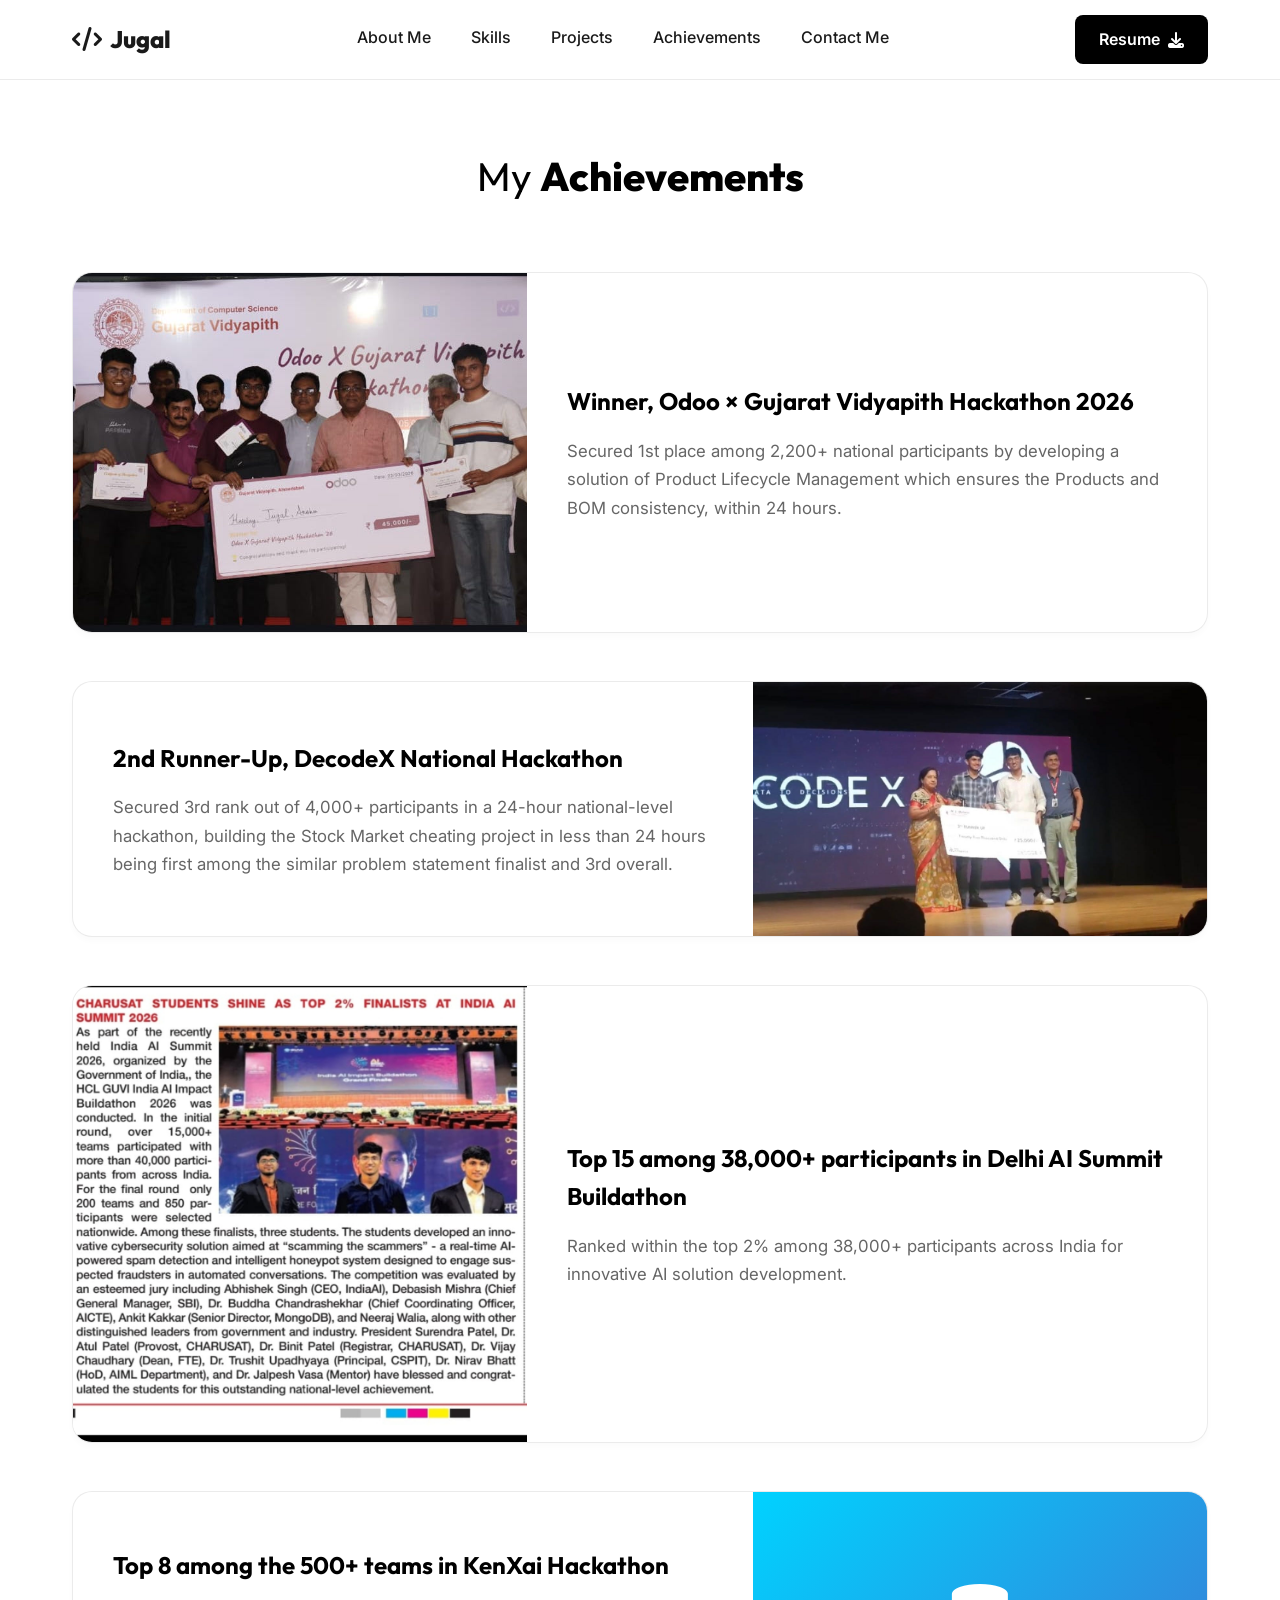
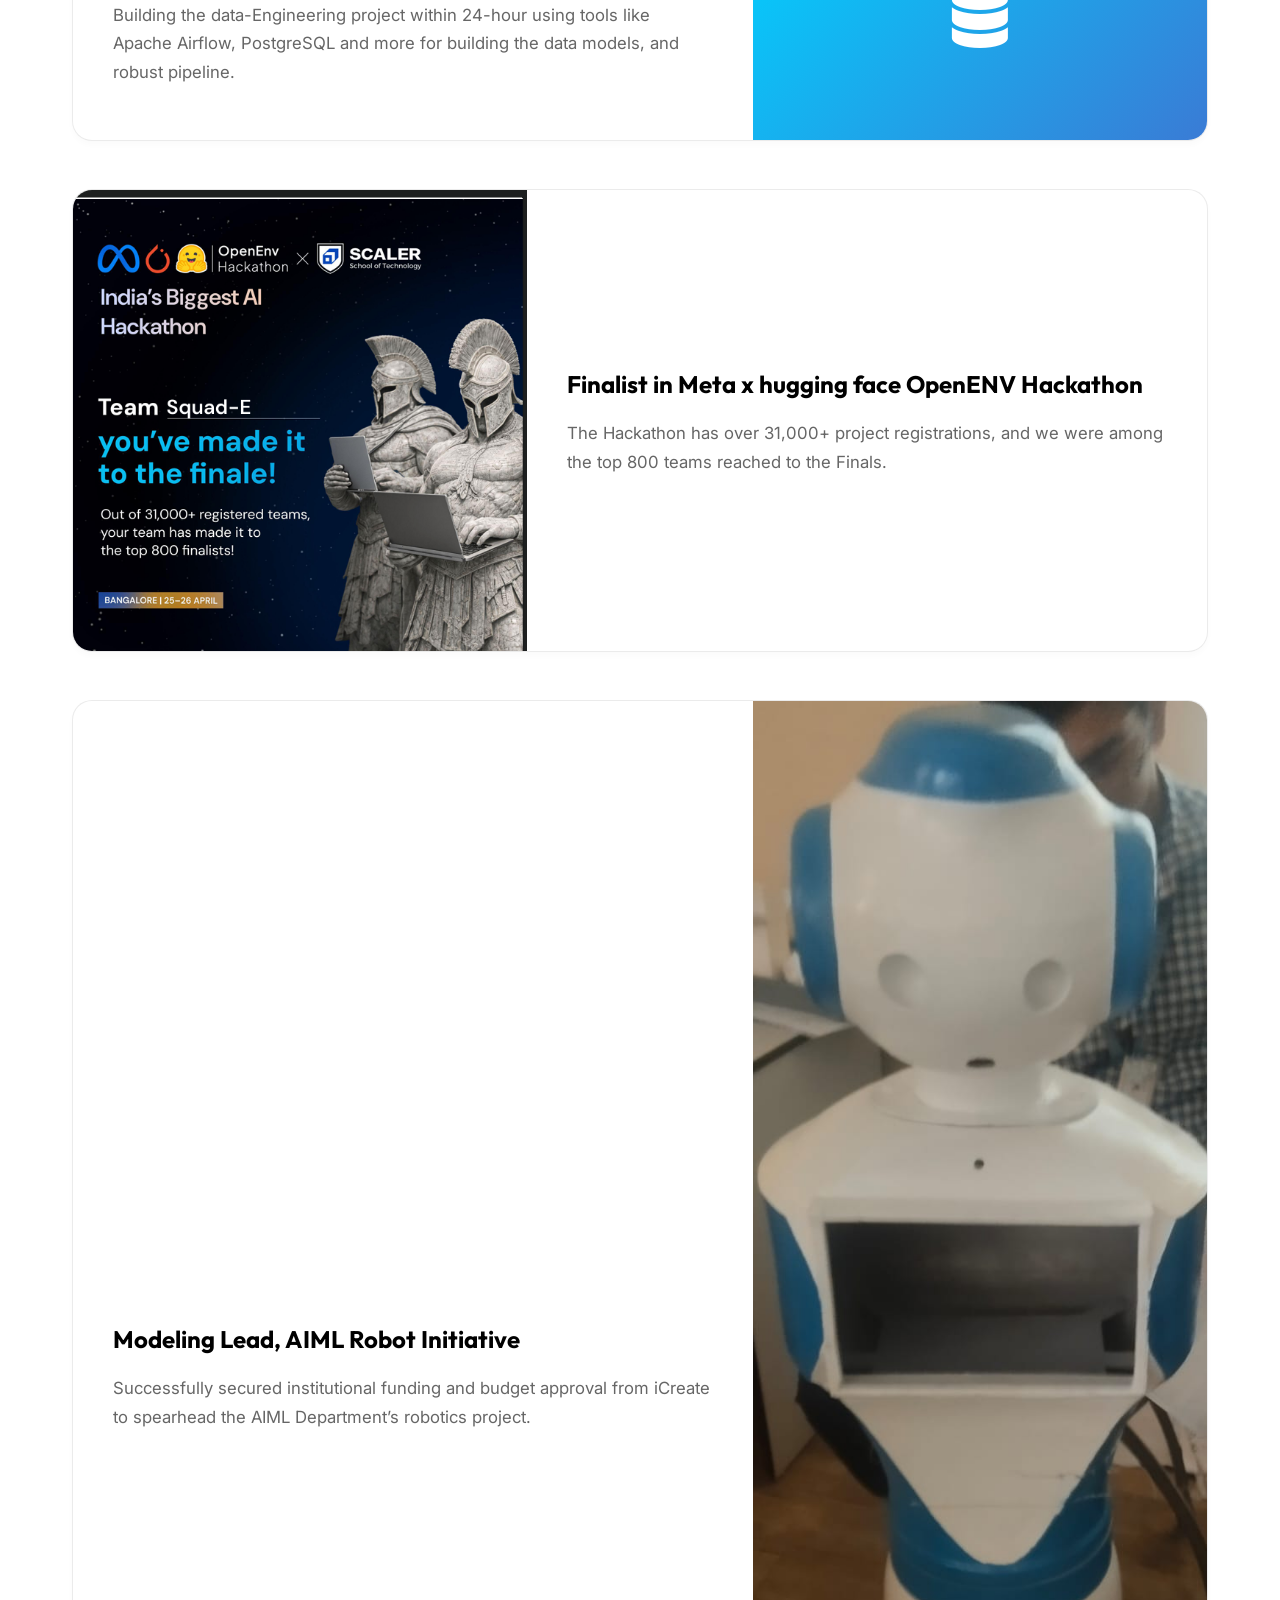
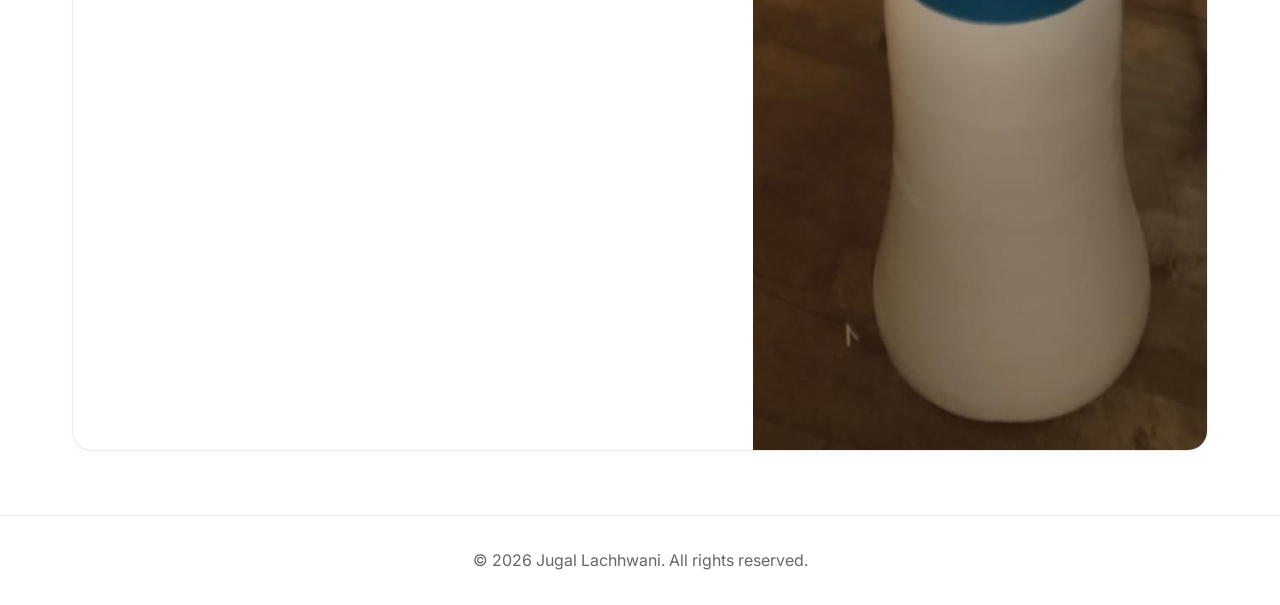
==== achievements.html @ 2cb7f397 "Making the Achivements page" ====
<!DOCTYPE html>
<html lang="en">
<head>
    <meta charset="UTF-8">
    <meta name="viewport" content="width=device-width, initial-scale=1.0">
    <title>Achievements | Jugal Lachhwani</title>
    <!-- Google Fonts -->
    <link rel="preconnect" href="https://fonts.googleapis.com">
    <link rel="preconnect" href="https://fonts.gstatic.com" crossorigin>
    <link href="https://fonts.googleapis.com/css2?family=Inter:wght@300;400;500;600;700&family=Outfit:wght@400;600;800&display=swap" rel="stylesheet">
    <!-- FontAwesome Icons -->
    <link rel="stylesheet" href="https://cdnjs.cloudflare.com/ajax/libs/font-awesome/6.4.0/css/all.min.css">
    <!-- Custom CSS -->
    <link rel="stylesheet" href="style.css">
</head>
<body>
    <!-- Navbar -->
    <nav class="navbar">
        <div class="container nav-container">
            <a href="index.html" class="logo">
                <i class="fa-solid fa-code"></i> Jugal
            </a>
            
            <div class="nav-links">
                <a href="index.html#about" class="nav-link">About Me</a>
                <a href="index.html#skills" class="nav-link">Skills</a>
                <a href="projects.html" class="nav-link">Projects</a>
                <a href="achievements.html" class="nav-link active">Achievements</a>
                <a href="index.html#contact" class="nav-link">Contact Me</a>
            </div>
            
            <div class="nav-actions">
                <a href="#" class="btn btn-primary" id="resume-btn">
                    Resume <i class="fa-solid fa-download"></i>
                </a>
                <button class="mobile-menu-btn">
                    <i class="fa-solid fa-bars"></i>
                </button>
            </div>
        </div>
    </nav>

    <!-- Mobile Menu Overlay -->
    <div class="mobile-menu">
        <button class="close-menu-btn"><i class="fa-solid fa-times"></i></button>
        <a href="index.html#about" class="mobile-link">About Me</a>
        <a href="index.html#skills" class="mobile-link">Skills</a>
        <a href="projects.html" class="mobile-link">Projects</a>
        <a href="achievements.html" class="mobile-link">Achievements</a>
        <a href="index.html#contact" class="mobile-link">Contact Me</a>
        <a href="#" class="btn btn-primary mobile-resume">Resume <i class="fa-solid fa-download"></i></a>
    </div>

    <!-- Achievements Section -->
    <section class="achievements-section">
        <div class="container">
            <h2 class="section-title">My <span>Achievements</span></h2>
            
            <div class="achievements-container">
                
                <!-- Achievement 1 -->
                <div class="achievement-card animate-up">
                    <div class="achievement-image">
                        <img src="assets/Odoo.jpeg" alt="Odoo Hackathon Winner">
                    </div>
                    <div class="achievement-content">
                        <h3>Winner, Odoo × Gujarat Vidyapith Hackathon 2026</h3>
                        <p>Secured 1st place among 2,200+ national participants by developing a solution of Product Lifecycle Management which ensures the Products and BOM consistency, within 24 hours.</p>
                    </div>
                </div>

                <!-- Achievement 2 -->
                <div class="achievement-card reverse animate-up" style="animation-delay: 0.1s">
                    <div class="achievement-image">
                        <img src="assets/DecodeX.jpeg" alt="DecodeX Hackathon">
                    </div>
                    <div class="achievement-content">
                        <h3>2nd Runner-Up, DecodeX National Hackathon</h3>
                        <p>Secured 3rd rank out of 4,000+ participants in a 24-hour national-level hackathon, building the Stock Market cheating project in less than 24 hours being first among the similar problem statement finalist and 3rd overall.</p>
                    </div>
                </div>

                <!-- Achievement 3 -->
                <div class="achievement-card animate-up" style="animation-delay: 0.2s">
                    <div class="achievement-image">
                        <img src="assets/ai_summit.jpeg" alt="Delhi AI Summit">
                    </div>
                    <div class="achievement-content">
                        <h3>Top 15 among 38,000+ participants in Delhi AI Summit Buildathon</h3>
                        <p>Ranked within the top 2% among 38,000+ participants across India for innovative AI solution development.</p>
                    </div>
                </div>

                <!-- Achievement 4 -->
                <div class="achievement-card reverse no-image animate-up" style="animation-delay: 0.3s">
                    <div class="achievement-image">
                        <i class="fa-solid fa-database"></i>
                    </div>
                    <div class="achievement-content">
                        <h3>Top 8 among the 500+ teams in KenXai Hackathon</h3>
                        <p>Building the data-Engineering project within 24-hour using tools like Apache Airflow, PostgreSQL and more for building the data models, and robust pipeline.</p>
                    </div>
                </div>

                <!-- Achievement 5 -->
                <div class="achievement-card animate-up" style="animation-delay: 0.4s">
                    <div class="achievement-image">
                        <img src="assets/OpenENV.png" alt="OpenENV Hackathon">
                    </div>
                    <div class="achievement-content">
                        <h3>Finalist in Meta x hugging face OpenENV Hackathon</h3>
                        <p>The Hackathon has over 31,000+ project registrations, and we were among the top 800 teams reached to the Finals.</p>
                    </div>
                </div>

                <!-- Achievement 6 -->
                <div class="achievement-card reverse animate-up" style="animation-delay: 0.5s">
                    <div class="achievement-image">
                        <img src="assets/AIML_Robot.jpeg" alt="AIML Robot Initiative">
                    </div>
                    <div class="achievement-content">
                        <h3>Modeling Lead, AIML Robot Initiative</h3>
                        <p>Successfully secured institutional funding and budget approval from iCreate to spearhead the AIML Department’s robotics project.</p>
                    </div>
                </div>

            </div>
        </div>
    </section>

    <!-- Footer -->
    <footer class="footer">
        <div class="container">
            <p>&copy; 2026 Jugal Lachhwani. All rights reserved.</p>
        </div>
    </footer>

    <script src="script.js"></script>
</body>
</html>
---- style.css ----
:root {
    /* Colors */
    --bg-color: #ffffff;
    --text-primary: #1a1a1a;
    --text-secondary: #666666;
    --accent-color: #000000;
    --accent-hover: #333333;
    --card-bg: rgba(255, 255, 255, 0.7);
    --card-border: rgba(0, 0, 0, 0.08);
    --tag-bg: rgba(0, 0, 0, 0.04);
    --tag-hover-bg: #000000;
    --tag-hover-text: #ffffff;
    --highlight: #00d2ff;
    --highlight-secondary: #3a7bd5;

    /* Typography */
    --font-primary: 'Inter', sans-serif;
    --font-heading: 'Outfit', sans-serif;
    
    /* Layout */
    --max-width: 1200px;
    --nav-height: 80px;
    
    /* Effects */
    --transition-fast: 0.2s ease;
    --transition-normal: 0.3s cubic-bezier(0.4, 0, 0.2, 1);
    --shadow-sm: 0 4px 6px rgba(0, 0, 0, 0.02);
    --shadow-md: 0 10px 30px rgba(0, 0, 0, 0.05);
    --shadow-hover: 0 20px 40px rgba(0, 0, 0, 0.08);
}

/* Reset & Base Styles */
* {
    margin: 0;
    padding: 0;
    box-sizing: border-box;
}

html {
    scroll-behavior: smooth;
}

body {
    font-family: var(--font-primary);
    background-color: var(--bg-color);
    color: var(--text-primary);
    line-height: 1.6;
    overflow-x: hidden;
}

.container {
    max-width: var(--max-width);
    margin: 0 auto;
    padding: 0 2rem;
}

/* Typography Elements */
h1, h2, h3, h4, h5, h6 {
    font-family: var(--font-heading);
    color: var(--accent-color);
}

a {
    text-decoration: none;
    color: inherit;
    transition: var(--transition-fast);
}

ul {
    list-style: none;
}

/* Buttons */
.btn {
    display: inline-flex;
    align-items: center;
    justify-content: center;
    gap: 0.5rem;
    padding: 0.75rem 1.5rem;
    border-radius: 8px;
    font-weight: 600;
    cursor: pointer;
    transition: var(--transition-normal);
    border: none;
    font-family: var(--font-primary);
}

.btn-primary {
    background-color: var(--accent-color);
    color: white;
}

.btn-primary:hover {
    background-color: var(--accent-hover);
    transform: translateY(-2px);
    box-shadow: 0 10px 20px rgba(0, 0, 0, 0.1);
}

/* Navbar */
.navbar {
    position: fixed;
    top: 0;
    left: 0;
    width: 100%;
    height: var(--nav-height);
    background: rgba(255, 255, 255, 0.9);
    backdrop-filter: blur(10px);
    -webkit-backdrop-filter: blur(10px);
    z-index: 1000;
    border-bottom: 1px solid var(--card-border);
    transition: var(--transition-normal);
}

.navbar.scrolled {
    box-shadow: var(--shadow-sm);
}

.nav-container {
    display: flex;
    justify-content: space-between;
    align-items: center;
    height: 100%;
}

.logo {
    font-family: var(--font-heading);
    font-weight: 800;
    font-size: 1.5rem;
    display: flex;
    align-items: center;
    gap: 0.5rem;
}

.nav-links {
    display: flex;
    gap: 2.5rem;
}

.nav-link {
    font-weight: 500;
    position: relative;
    padding-bottom: 0.25rem;
}

.nav-link::after {
    content: '';
    position: absolute;
    bottom: 0;
    left: 0;
    width: 0;
    height: 2px;
    background-color: var(--accent-color);
    transition: var(--transition-normal);
}

.nav-link:hover::after,
.nav-link.active::after {
    width: 100%;
}

.nav-actions {
    display: flex;
    align-items: center;
    gap: 1rem;
}

.mobile-menu-btn {
    display: none;
    background: none;
    border: none;
    font-size: 1.5rem;
    cursor: pointer;
    color: var(--text-primary);
}

/* Mobile Menu */
.mobile-menu {
    position: fixed;
    top: 0;
    right: -100%;
    width: 300px;
    height: 100vh;
    background-color: var(--bg-color);
    box-shadow: -10px 0 30px rgba(0, 0, 0, 0.1);
    z-index: 1001;
    display: flex;
    flex-direction: column;
    padding: 5rem 2rem;
    transition: var(--transition-normal);
}

.mobile-menu.open {
    right: 0;
}

.close-menu-btn {
    position: absolute;
    top: 2rem;
    right: 2rem;
    background: none;
    border: none;
    font-size: 1.5rem;
    cursor: pointer;
    color: var(--text-primary);
}

.mobile-link {
    font-size: 1.25rem;
    font-weight: 600;
    padding: 1rem 0;
    border-bottom: 1px solid var(--card-border);
}

.mobile-resume {
    margin-top: 2rem;
    justify-content: center;
}

/* Hero Section */
.hero {
    padding-top: calc(var(--nav-height) + 4rem);
    padding-bottom: 4rem;
    min-height: 100vh;
    display: flex;
    align-items: center;
    position: relative;
    overflow: hidden;
}

/* Background gradient blob */
.hero::before {
    content: '';
    position: absolute;
    top: -10%;
    right: -5%;
    width: 50vw;
    height: 50vw;
    border-radius: 50%;
    background: radial-gradient(circle, rgba(0,210,255,0.05) 0%, rgba(58,123,213,0.05) 100%);
    z-index: -1;
    filter: blur(60px);
}

.hero-container {
    display: grid;
    grid-template-columns: 1fr 1fr;
    gap: 4rem;
    align-items: center;
}

.hero-title {
    font-size: 3.5rem;
    line-height: 1.2;
    margin-bottom: 0.5rem;
    font-weight: 400;
}

.highlight-text {
    font-weight: 800;
}

.hero-subtitle {
    font-size: 2.5rem;
    font-weight: 400;
    margin-bottom: 2rem;
}

.hero-subtitle .role {
    font-weight: 800;
}

.hero-hook {
    font-size: 1.25rem;
    font-weight: 500;
    margin-bottom: 1.5rem;
    color: var(--text-primary);
}

.hero-hook .quote {
    font-style: italic;
    color: var(--text-secondary);
    font-weight: 400;
}

.hero-description {
    color: var(--text-secondary);
    font-size: 1.1rem;
    margin-bottom: 2.5rem;
    max-width: 90%;
}

.social-links {
    display: flex;
    gap: 1rem;
}

.social-icon {
    display: flex;
    align-items: center;
    justify-content: center;
    width: 50px;
    height: 50px;
    border-radius: 12px;
    background-color: var(--bg-color);
    border: 2px solid var(--accent-color);
    color: var(--accent-color);
    font-size: 1.25rem;
    transition: var(--transition-normal);
}

.social-icon:hover {
    background-color: var(--accent-color);
    color: white;
    transform: translateY(-5px);
    box-shadow: var(--shadow-md);
}

.hero-image-wrapper {
    position: relative;
    width: 100%;
    padding-bottom: 100%; /* 1:1 Aspect Ratio */
    border-radius: 20px;
}

.image-backdrop {
    position: absolute;
    top: 5%;
    left: 5%;
    width: 100%;
    height: 100%;
    background-color: var(--card-border);
    border-radius: 20px;
    z-index: -1;
    transition: var(--transition-normal);
}

.hero-image {
    position: absolute;
    top: 0;
    left: 0;
    width: 100%;
    height: 100%;
    object-fit: cover;
    border-radius: 20px;
    box-shadow: var(--shadow-md);
    transition: var(--transition-normal);
    filter: grayscale(20%);
}

.hero-image-wrapper:hover .hero-image {
    transform: translate(-10px, -10px);
    filter: grayscale(0%);
}

.hero-image-wrapper:hover .image-backdrop {
    transform: translate(10px, 10px);
}

/* Skills Section */
.skills {
    padding: 6rem 0;
    background-color: #fafafa;
}

.section-title {
    text-align: center;
    font-size: 2.5rem;
    margin-bottom: 4rem;
    font-weight: 400;
}

.section-title span {
    font-weight: 800;
}

.skills-grid {
    display: grid;
    grid-template-columns: repeat(auto-fit, minmax(300px, 1fr));
    gap: 2rem;
}

.skill-category-card {
    background: var(--card-bg);
    border: 1px solid var(--card-border);
    border-radius: 16px;
    padding: 2rem;
    transition: var(--transition-normal);
    box-shadow: var(--shadow-sm);
}

.skill-category-card:hover {
    transform: translateY(-5px);
    box-shadow: var(--shadow-hover);
    border-color: rgba(0,0,0,0.15);
}

.card-header {
    display: flex;
    align-items: center;
    gap: 1rem;
    margin-bottom: 1.5rem;
}

.icon-wrapper {
    width: 48px;
    height: 48px;
    display: flex;
    align-items: center;
    justify-content: center;
    background-color: var(--accent-color);
    color: white;
    border-radius: 12px;
    font-size: 1.25rem;
}

.card-header h3 {
    font-size: 1.25rem;
    font-weight: 600;
}

.skill-tags {
    display: flex;
    flex-wrap: wrap;
    gap: 0.75rem;
}

.skill-tag {
    padding: 0.5rem 1rem;
    background-color: var(--tag-bg);
    border-radius: 8px;
    font-size: 0.9rem;
    font-weight: 500;
    color: var(--text-primary);
    transition: var(--transition-fast);
}

.skill-category-card:hover .skill-tag:hover {
    background-color: var(--tag-hover-bg);
    color: var(--tag-hover-text);
    transform: translateY(-2px);
}

/* Footer */
.footer {
    padding: 2rem 0;
    text-align: center;
    color: var(--text-secondary);
    border-top: 1px solid var(--card-border);
}

/* Responsive Design */
@media (max-width: 992px) {
    .hero-container {
        grid-template-columns: 1fr;
        text-align: center;
    }
    
    .hero-description {
        margin: 0 auto 2.5rem;
    }
    
    .social-links {
        justify-content: center;
    }
    
    .hero-image-wrapper {
        max-width: 500px;
        margin: 0 auto;
    }
    
    .hero-title {
        font-size: 3rem;
    }
    
    .hero-subtitle {
        font-size: 2rem;
    }
}

@media (max-width: 768px) {
    .nav-links, #resume-btn {
        display: none;
    }
    
    .mobile-menu-btn {
        display: block;
    }
    
    .hero-title {
        font-size: 2.5rem;
    }
    
    .hero-subtitle {
        font-size: 1.75rem;
    }
}

/* Animations */
@keyframes fadeInUp {
    from {
        opacity: 0;
        transform: translateY(20px);
    }
    to {
        opacity: 1;
        transform: translateY(0);
    }
}

.animate-up {
    animation: fadeInUp 0.8s ease forwards;
    opacity: 0;
}

.delay-1 { animation-delay: 0.1s; }
.delay-2 { animation-delay: 0.2s; }
.delay-3 { animation-delay: 0.3s; }
.delay-4 { animation-delay: 0.4s; }

/* Projects & Learning Pages */
.projects-page-section {
    padding: calc(var(--nav-height) + 4rem) 0 4rem;
    background-color: var(--bg-color);
}

.learning-section {
    padding: 6rem 0 4rem;
    background-color: #fafafa;
}

.projects-grid {
    display: grid;
    grid-template-columns: repeat(auto-fill, minmax(280px, 1fr));
    gap: 1.5rem;
}

.project-card {
    display: block;
    background: var(--card-bg);
    border: 1px solid var(--card-border);
    border-radius: 16px;
    padding: 1.5rem;
    transition: var(--transition-normal);
    box-shadow: var(--shadow-sm);
    text-decoration: none;
    color: inherit;
    position: relative;
    overflow: hidden;
}

.project-card:hover {
    transform: translateY(-5px);
    box-shadow: var(--shadow-hover);
    border-color: rgba(0,0,0,0.15);
}

.project-card::before {
    content: '';
    position: absolute;
    top: 0;
    left: 0;
    width: 100%;
    height: 4px;
    background: linear-gradient(90deg, var(--highlight), var(--highlight-secondary));
    opacity: 0;
    transition: var(--transition-normal);
}

.project-card:hover::before {
    opacity: 1;
}

.project-card .icon-wrapper {
    width: 40px;
    height: 40px;
    margin-bottom: 1rem;
    background-color: var(--tag-bg);
    color: var(--accent-color);
    transition: var(--transition-normal);
}

.project-card:hover .icon-wrapper {
    background-color: var(--accent-color);
    color: white;
}

.project-card h3 {
    font-size: 1.1rem;
    font-weight: 600;
    margin-bottom: 0.5rem;
}

.project-card p {
    font-size: 0.9rem;
    color: var(--text-secondary);
}

.leetcode-card {
    border: 2px solid #ffa116;
}

.leetcode-card .icon-wrapper {
    background-color: #ffa116;
    color: white;
}

.leetcode-card:hover .icon-wrapper {
    background-color: #e58d10;
}

/* Achievements Page */
.achievements-section {
    padding: calc(var(--nav-height) + 4rem) 0 4rem;
    background-color: var(--bg-color);
}

.achievements-container {
    display: flex;
    flex-direction: column;
    gap: 3rem;
}

.achievement-card {
    display: flex;
    background: var(--card-bg);
    border: 1px solid var(--card-border);
    border-radius: 20px;
    overflow: hidden;
    transition: var(--transition-normal);
    box-shadow: var(--shadow-sm);
    min-height: 250px;
}

.achievement-card:hover {
    transform: translateY(-5px);
    box-shadow: var(--shadow-hover);
    border-color: rgba(0,0,0,0.15);
}

.achievement-card.reverse {
    flex-direction: row-reverse;
}

.achievement-image {
    flex: 0 0 40%;
    position: relative;
    overflow: hidden;
}

.achievement-image img {
    width: 100%;
    height: 100%;
    object-fit: cover;
    transition: var(--transition-normal);
}

.achievement-card:hover .achievement-image img {
    transform: scale(1.05);
}

.achievement-content {
    flex: 1;
    padding: 2.5rem;
    display: flex;
    flex-direction: column;
    justify-content: center;
}

.achievement-content h3 {
    font-size: 1.5rem;
    font-weight: 700;
    margin-bottom: 1rem;
    color: var(--accent-color);
}

.achievement-content p {
    font-size: 1.05rem;
    color: var(--text-secondary);
    line-height: 1.7;
}

/* Fallback for no image */
.achievement-card.no-image .achievement-image {
    display: flex;
    align-items: center;
    justify-content: center;
    background: linear-gradient(135deg, var(--highlight), var(--highlight-secondary));
    color: white;
    font-size: 4rem;
}

@media (max-width: 768px) {
    .achievement-card, .achievement-card.reverse {
        flex-direction: column;
    }
    
    .achievement-image {
        height: 200px;
    }
    
    .achievement-content {
        padding: 1.5rem;
    }
}
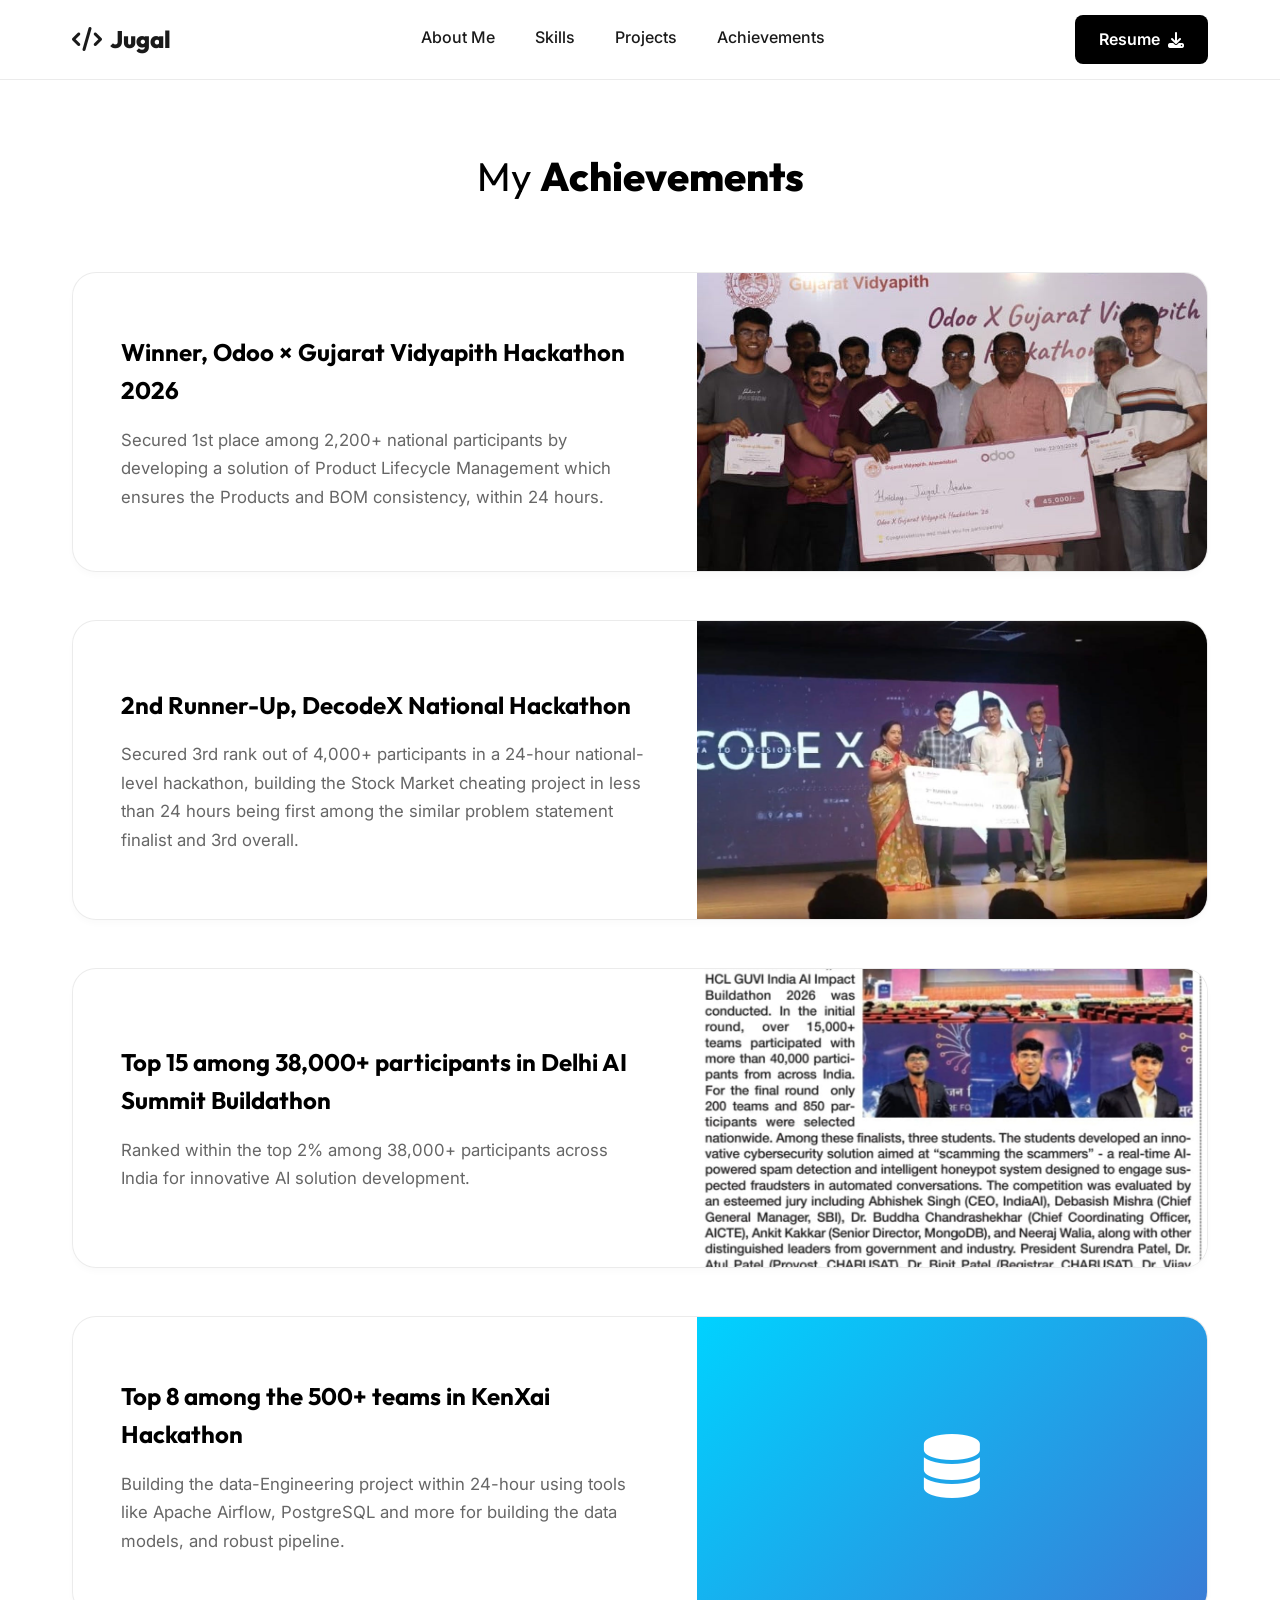
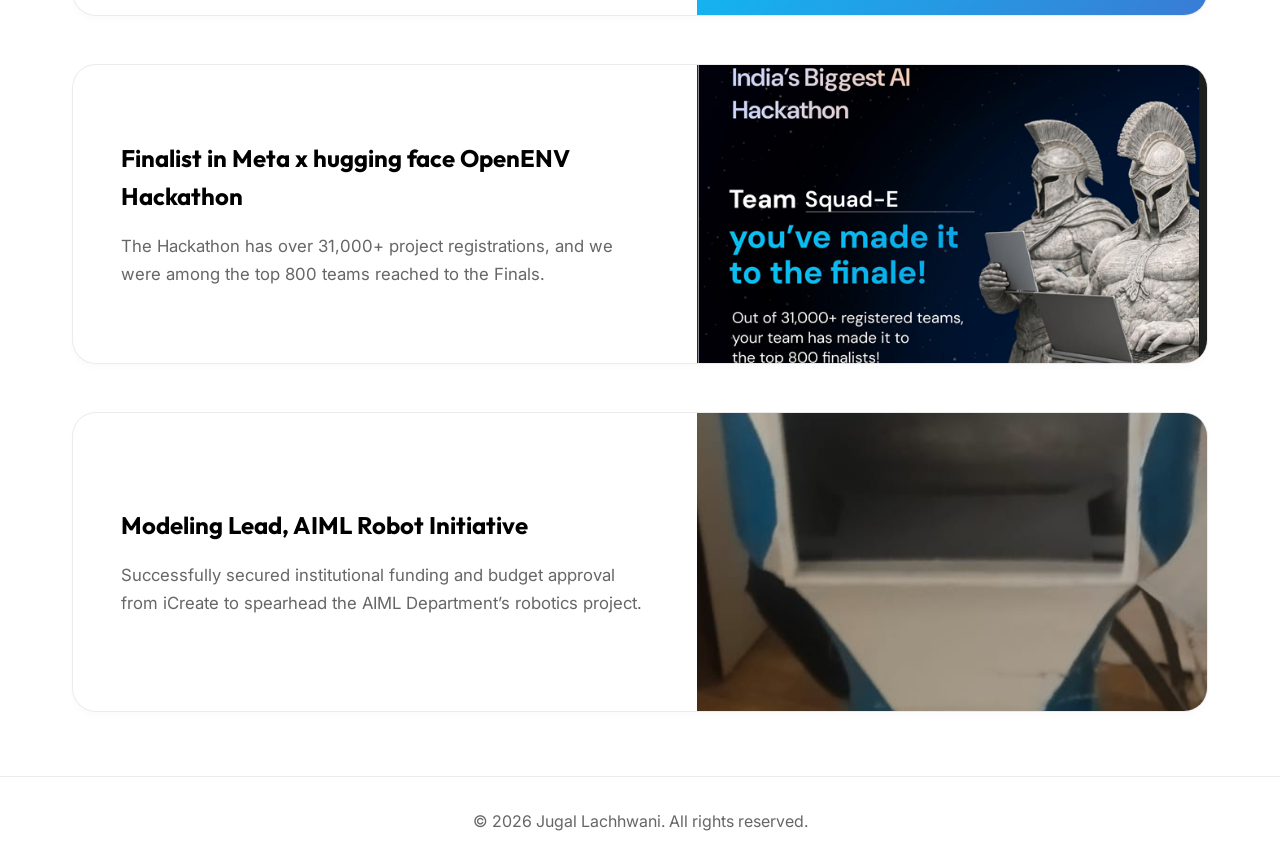
==== commit 2b853e2e: "Making the UI changes in achivements" ====
--- a/achievements.html
+++ b/achievements.html
@@ -26,11 +26,10 @@
                 <a href="index.html#skills" class="nav-link">Skills</a>
                 <a href="projects.html" class="nav-link">Projects</a>
                 <a href="achievements.html" class="nav-link active">Achievements</a>
-                <a href="index.html#contact" class="nav-link">Contact Me</a>
             </div>
             
             <div class="nav-actions">
-                <a href="#" class="btn btn-primary" id="resume-btn">
+                <a href="assets/cv/jugal_lachhwani_cv.pdf" target="_blank" class="btn btn-primary" id="resume-btn">
                     Resume <i class="fa-solid fa-download"></i>
                 </a>
                 <button class="mobile-menu-btn">
@@ -47,8 +46,7 @@
         <a href="index.html#skills" class="mobile-link">Skills</a>
         <a href="projects.html" class="mobile-link">Projects</a>
         <a href="achievements.html" class="mobile-link">Achievements</a>
-        <a href="index.html#contact" class="mobile-link">Contact Me</a>
-        <a href="#" class="btn btn-primary mobile-resume">Resume <i class="fa-solid fa-download"></i></a>
+        <a href="assets/cv/jugal_lachhwani_cv.pdf" target="_blank" class="btn btn-primary mobile-resume">Resume <i class="fa-solid fa-download"></i></a>
     </div>
 
     <!-- Achievements Section -->
@@ -60,67 +58,67 @@
                 
                 <!-- Achievement 1 -->
                 <div class="achievement-card animate-up">
-                    <div class="achievement-image">
-                        <img src="assets/Odoo.jpeg" alt="Odoo Hackathon Winner">
-                    </div>
                     <div class="achievement-content">
                         <h3>Winner, Odoo × Gujarat Vidyapith Hackathon 2026</h3>
                         <p>Secured 1st place among 2,200+ national participants by developing a solution of Product Lifecycle Management which ensures the Products and BOM consistency, within 24 hours.</p>
                     </div>
+                    <div class="achievement-image">
+                        <img src="assets/Odoo.jpeg" alt="Odoo Hackathon Winner">
+                    </div>
                 </div>
 
                 <!-- Achievement 2 -->
-                <div class="achievement-card reverse animate-up" style="animation-delay: 0.1s">
-                    <div class="achievement-image">
-                        <img src="assets/DecodeX.jpeg" alt="DecodeX Hackathon">
-                    </div>
+                <div class="achievement-card animate-up" style="animation-delay: 0.1s">
                     <div class="achievement-content">
                         <h3>2nd Runner-Up, DecodeX National Hackathon</h3>
                         <p>Secured 3rd rank out of 4,000+ participants in a 24-hour national-level hackathon, building the Stock Market cheating project in less than 24 hours being first among the similar problem statement finalist and 3rd overall.</p>
+                    </div>
+                    <div class="achievement-image">
+                        <img src="assets/DecodeX.jpeg" alt="DecodeX Hackathon">
                     </div>
                 </div>
 
                 <!-- Achievement 3 -->
                 <div class="achievement-card animate-up" style="animation-delay: 0.2s">
-                    <div class="achievement-image">
-                        <img src="assets/ai_summit.jpeg" alt="Delhi AI Summit">
-                    </div>
                     <div class="achievement-content">
                         <h3>Top 15 among 38,000+ participants in Delhi AI Summit Buildathon</h3>
                         <p>Ranked within the top 2% among 38,000+ participants across India for innovative AI solution development.</p>
                     </div>
+                    <div class="achievement-image">
+                        <img src="assets/ai_summit.jpeg" alt="Delhi AI Summit">
+                    </div>
                 </div>
 
                 <!-- Achievement 4 -->
-                <div class="achievement-card reverse no-image animate-up" style="animation-delay: 0.3s">
-                    <div class="achievement-image">
-                        <i class="fa-solid fa-database"></i>
-                    </div>
+                <div class="achievement-card no-image animate-up" style="animation-delay: 0.3s">
                     <div class="achievement-content">
                         <h3>Top 8 among the 500+ teams in KenXai Hackathon</h3>
                         <p>Building the data-Engineering project within 24-hour using tools like Apache Airflow, PostgreSQL and more for building the data models, and robust pipeline.</p>
+                    </div>
+                    <div class="achievement-image">
+                        <i class="fa-solid fa-database"></i>
                     </div>
                 </div>
 
                 <!-- Achievement 5 -->
                 <div class="achievement-card animate-up" style="animation-delay: 0.4s">
-                    <div class="achievement-image">
-                        <img src="assets/OpenENV.png" alt="OpenENV Hackathon">
-                    </div>
                     <div class="achievement-content">
                         <h3>Finalist in Meta x hugging face OpenENV Hackathon</h3>
                         <p>The Hackathon has over 31,000+ project registrations, and we were among the top 800 teams reached to the Finals.</p>
                     </div>
+                    <div class="achievement-image">
+                        <img src="assets/OpenENV.png" alt="OpenENV Hackathon">
+                    </div>
                 </div>
 
                 <!-- Achievement 6 -->
-                <div class="achievement-card reverse animate-up" style="animation-delay: 0.5s">
-                    <div class="achievement-image">
-                        <img src="assets/AIML_Robot.jpeg" alt="AIML Robot Initiative">
-                    </div>
+                <div class="achievement-card animate-up" style="animation-delay: 0.5s">
                     <div class="achievement-content">
                         <h3>Modeling Lead, AIML Robot Initiative</h3>
                         <p>Successfully secured institutional funding and budget approval from iCreate to spearhead the AIML Department’s robotics project.</p>
+                    </div>
+                    <div class="achievement-image">
+                        <img src="assets/AIML_Robot.jpeg" alt="AIML Robot Initiative">
                     </div>
                 </div>
 
--- a/style.css
+++ b/style.css
@@ -622,13 +622,16 @@
 
 .achievement-card {
     display: flex;
+    flex-direction: row;
+    align-items: stretch;
     background: var(--card-bg);
     border: 1px solid var(--card-border);
-    border-radius: 20px;
+    border-radius: 24px;
     overflow: hidden;
     transition: var(--transition-normal);
     box-shadow: var(--shadow-sm);
-    min-height: 250px;
+    height: 300px;
+    width: 100%;
 }
 
 .achievement-card:hover {
@@ -637,12 +640,8 @@
     border-color: rgba(0,0,0,0.15);
 }
 
-.achievement-card.reverse {
-    flex-direction: row-reverse;
-}
-
 .achievement-image {
-    flex: 0 0 40%;
+    flex: 0 0 45%;
     position: relative;
     overflow: hidden;
 }
@@ -651,6 +650,7 @@
     width: 100%;
     height: 100%;
     object-fit: cover;
+    display: block;
     transition: var(--transition-normal);
 }
 
@@ -660,7 +660,7 @@
 
 .achievement-content {
     flex: 1;
-    padding: 2.5rem;
+    padding: 2.5rem 3rem;
     display: flex;
     flex-direction: column;
     justify-content: center;
@@ -690,8 +690,9 @@
 }
 
 @media (max-width: 768px) {
-    .achievement-card, .achievement-card.reverse {
+    .achievement-card {
         flex-direction: column;
+        height: auto;
     }
     
     .achievement-image {
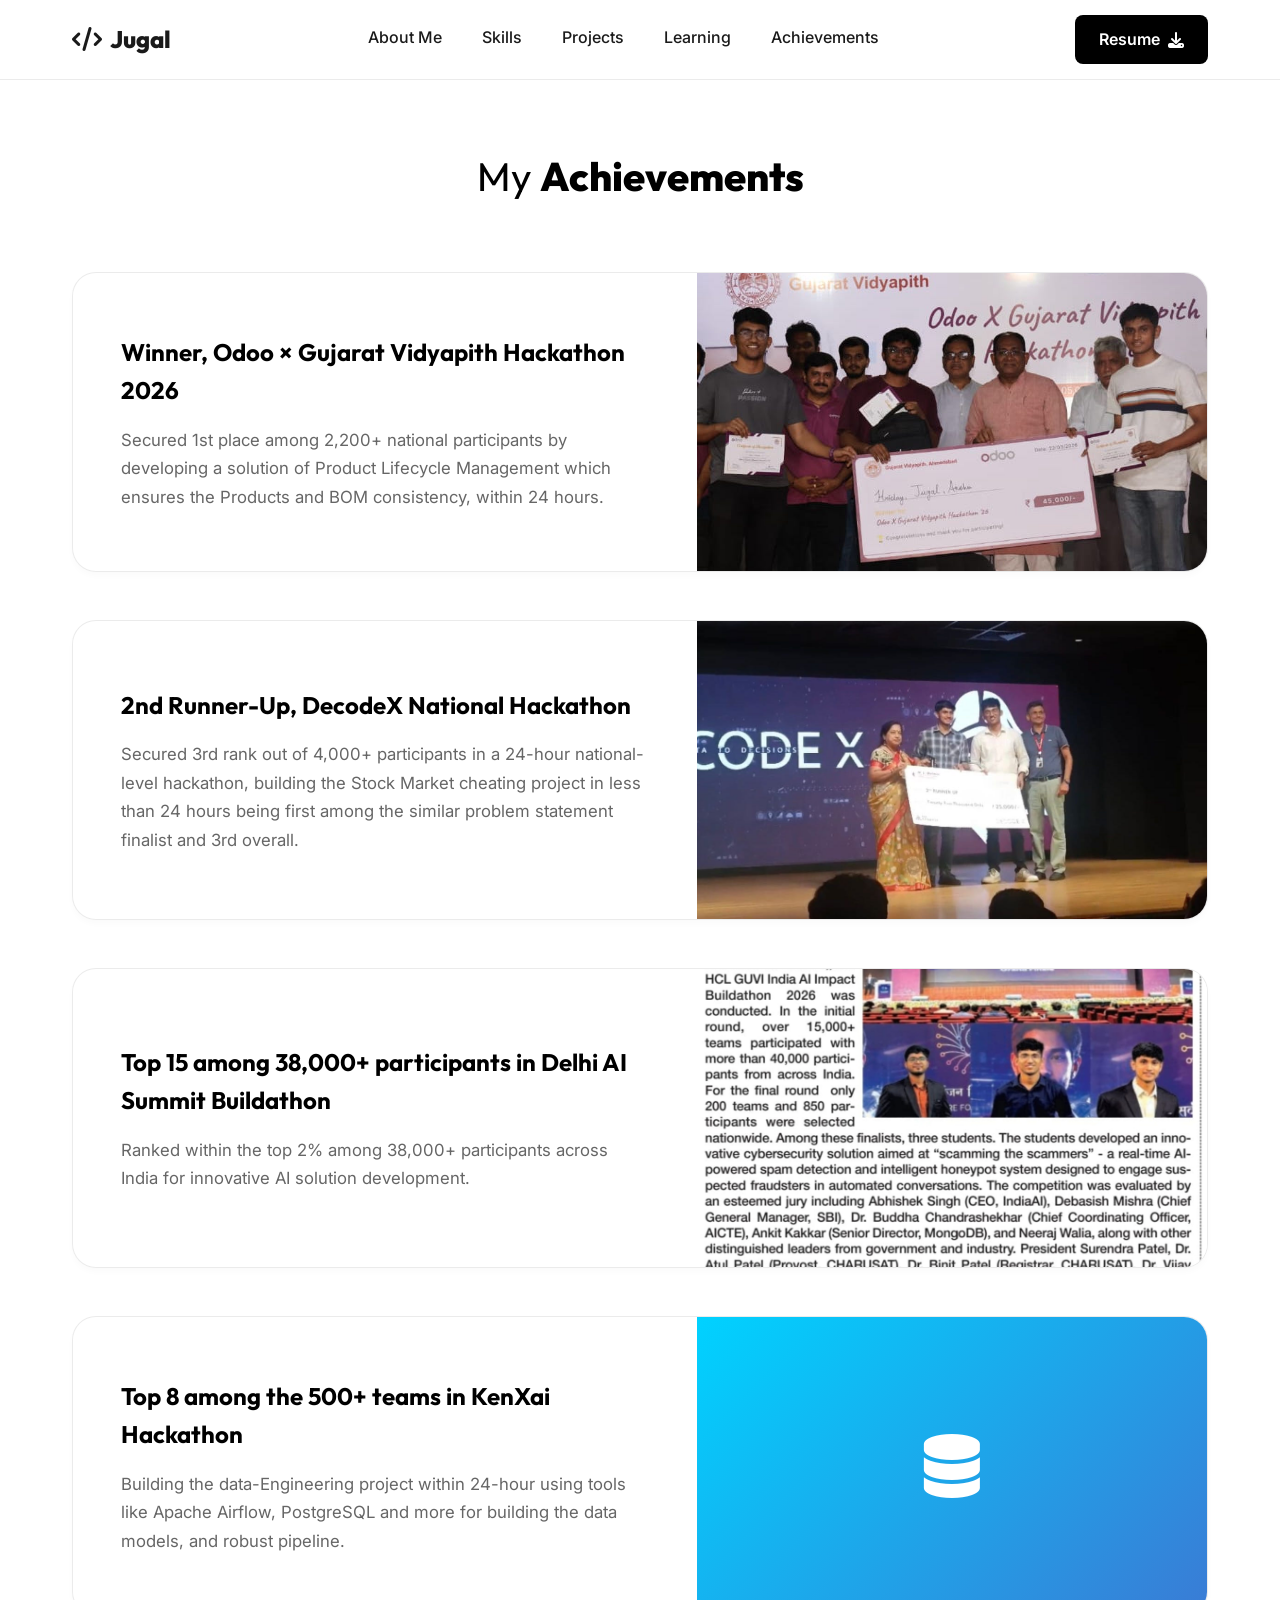
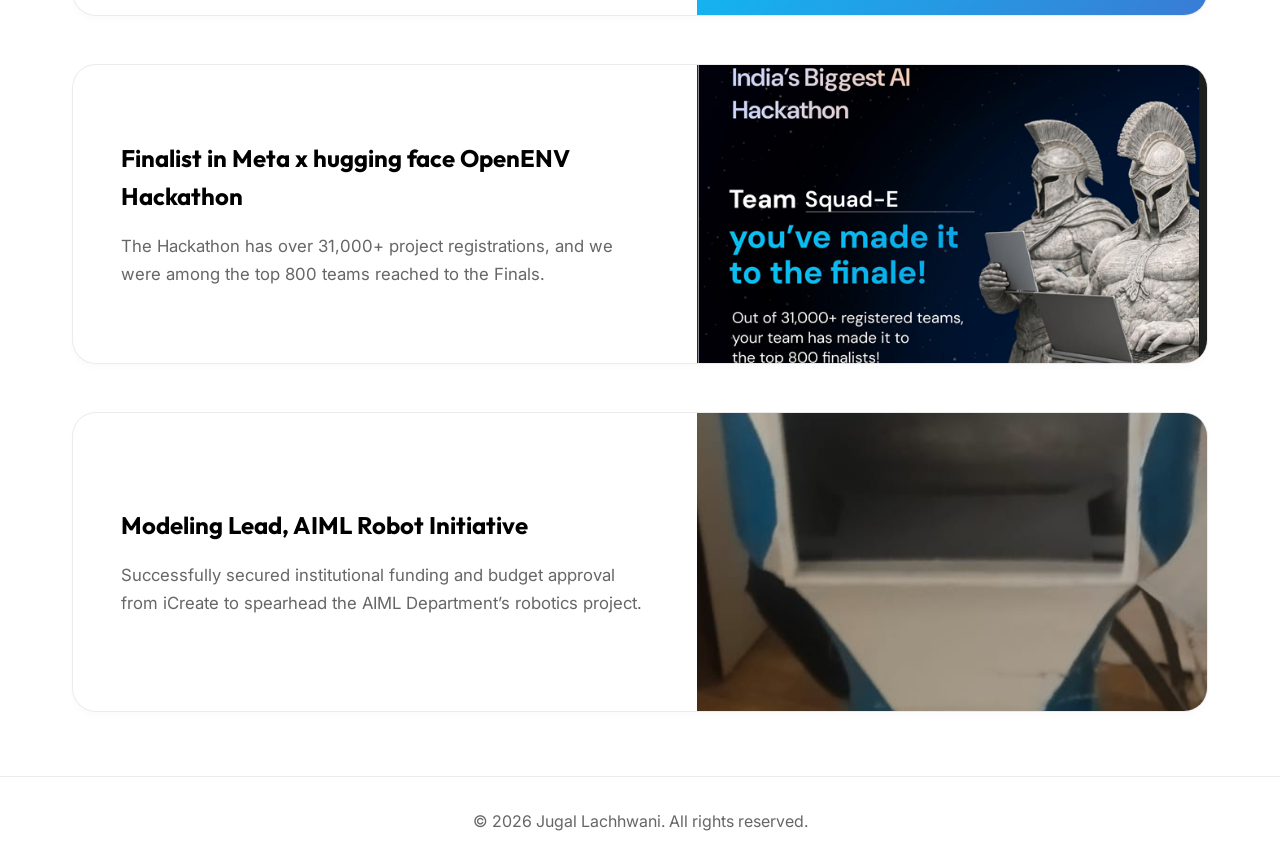
==== commit 3a819f6c: "settings learnings" ====
--- a/achievements.html
+++ b/achievements.html
@@ -25,6 +25,7 @@
                 <a href="index.html#about" class="nav-link">About Me</a>
                 <a href="index.html#skills" class="nav-link">Skills</a>
                 <a href="projects.html" class="nav-link">Projects</a>
+                <a href="projects.html#learning" class="nav-link">Learning</a>
                 <a href="achievements.html" class="nav-link active">Achievements</a>
             </div>
             
@@ -45,6 +46,7 @@
         <a href="index.html#about" class="mobile-link">About Me</a>
         <a href="index.html#skills" class="mobile-link">Skills</a>
         <a href="projects.html" class="mobile-link">Projects</a>
+        <a href="projects.html#learning" class="mobile-link">Learning</a>
         <a href="achievements.html" class="mobile-link">Achievements</a>
         <a href="assets/cv/jugal_lachhwani_cv.pdf" target="_blank" class="btn btn-primary mobile-resume">Resume <i class="fa-solid fa-download"></i></a>
     </div>
